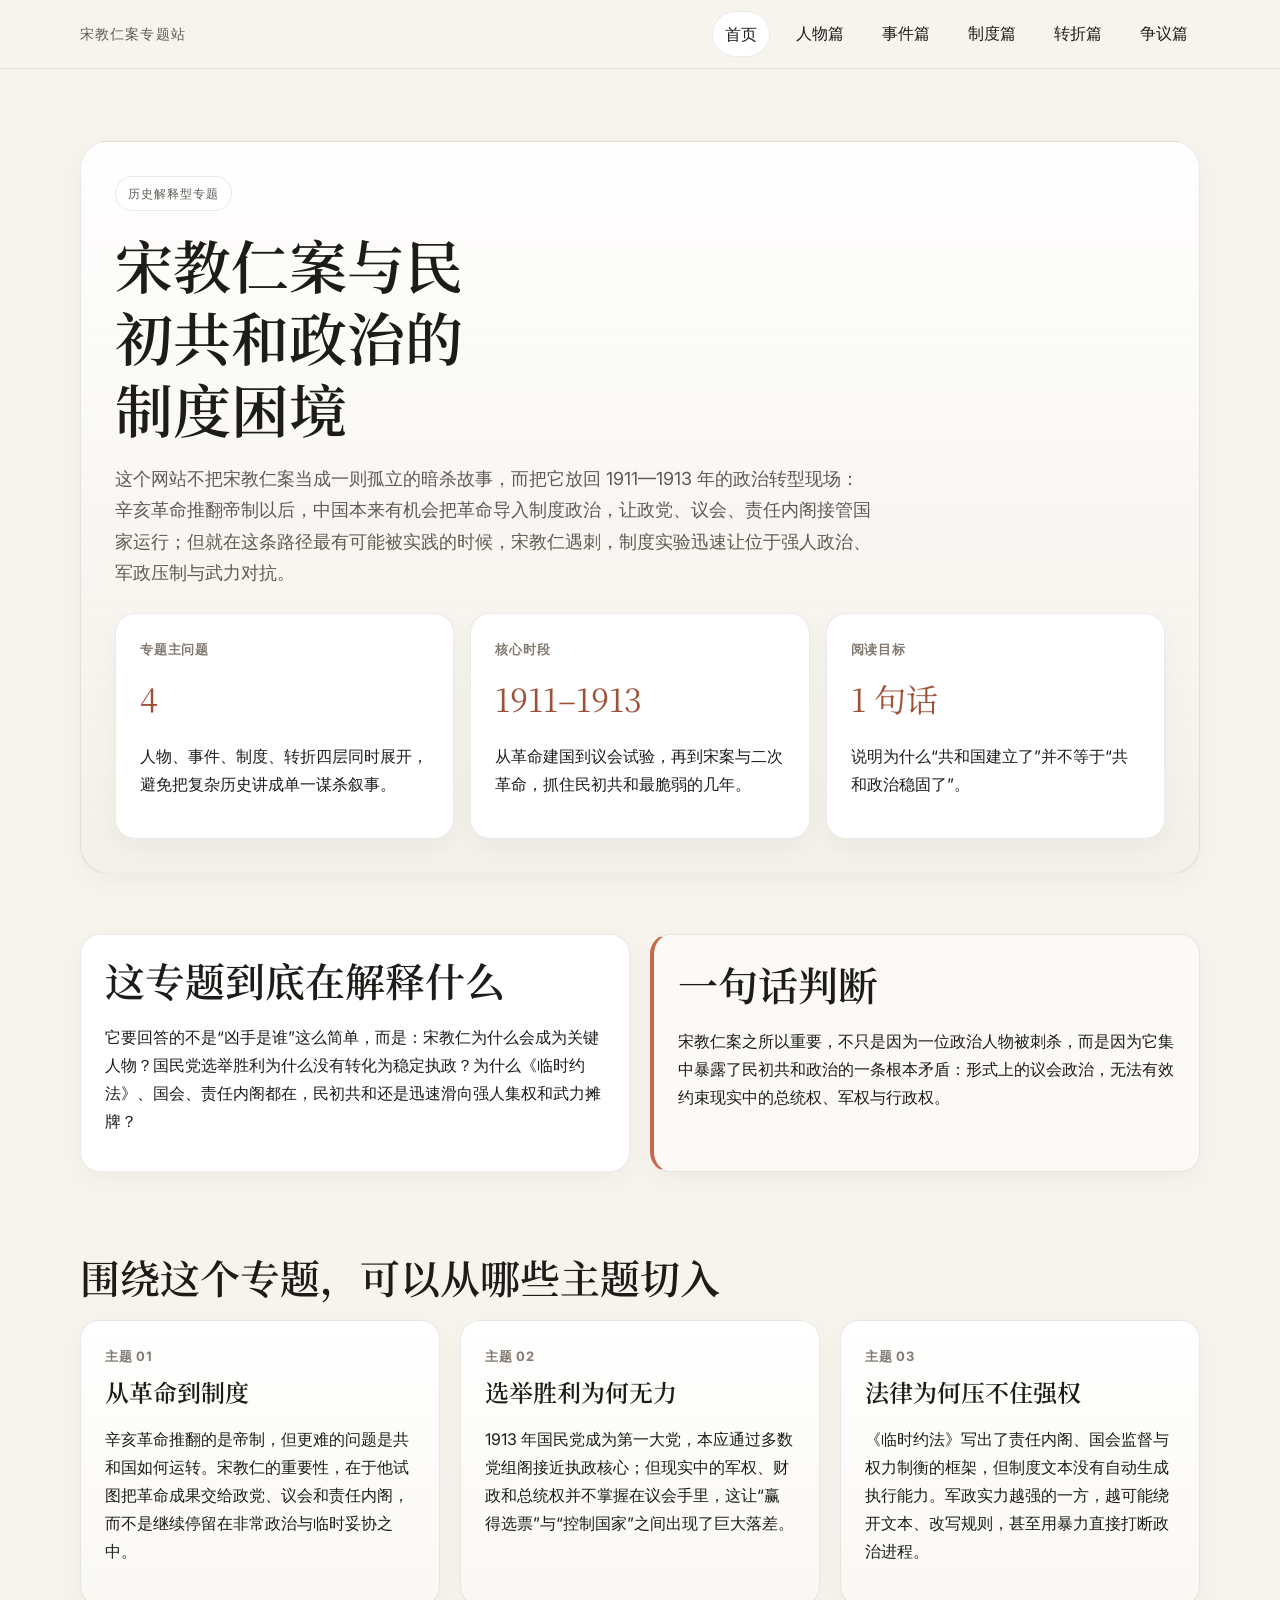
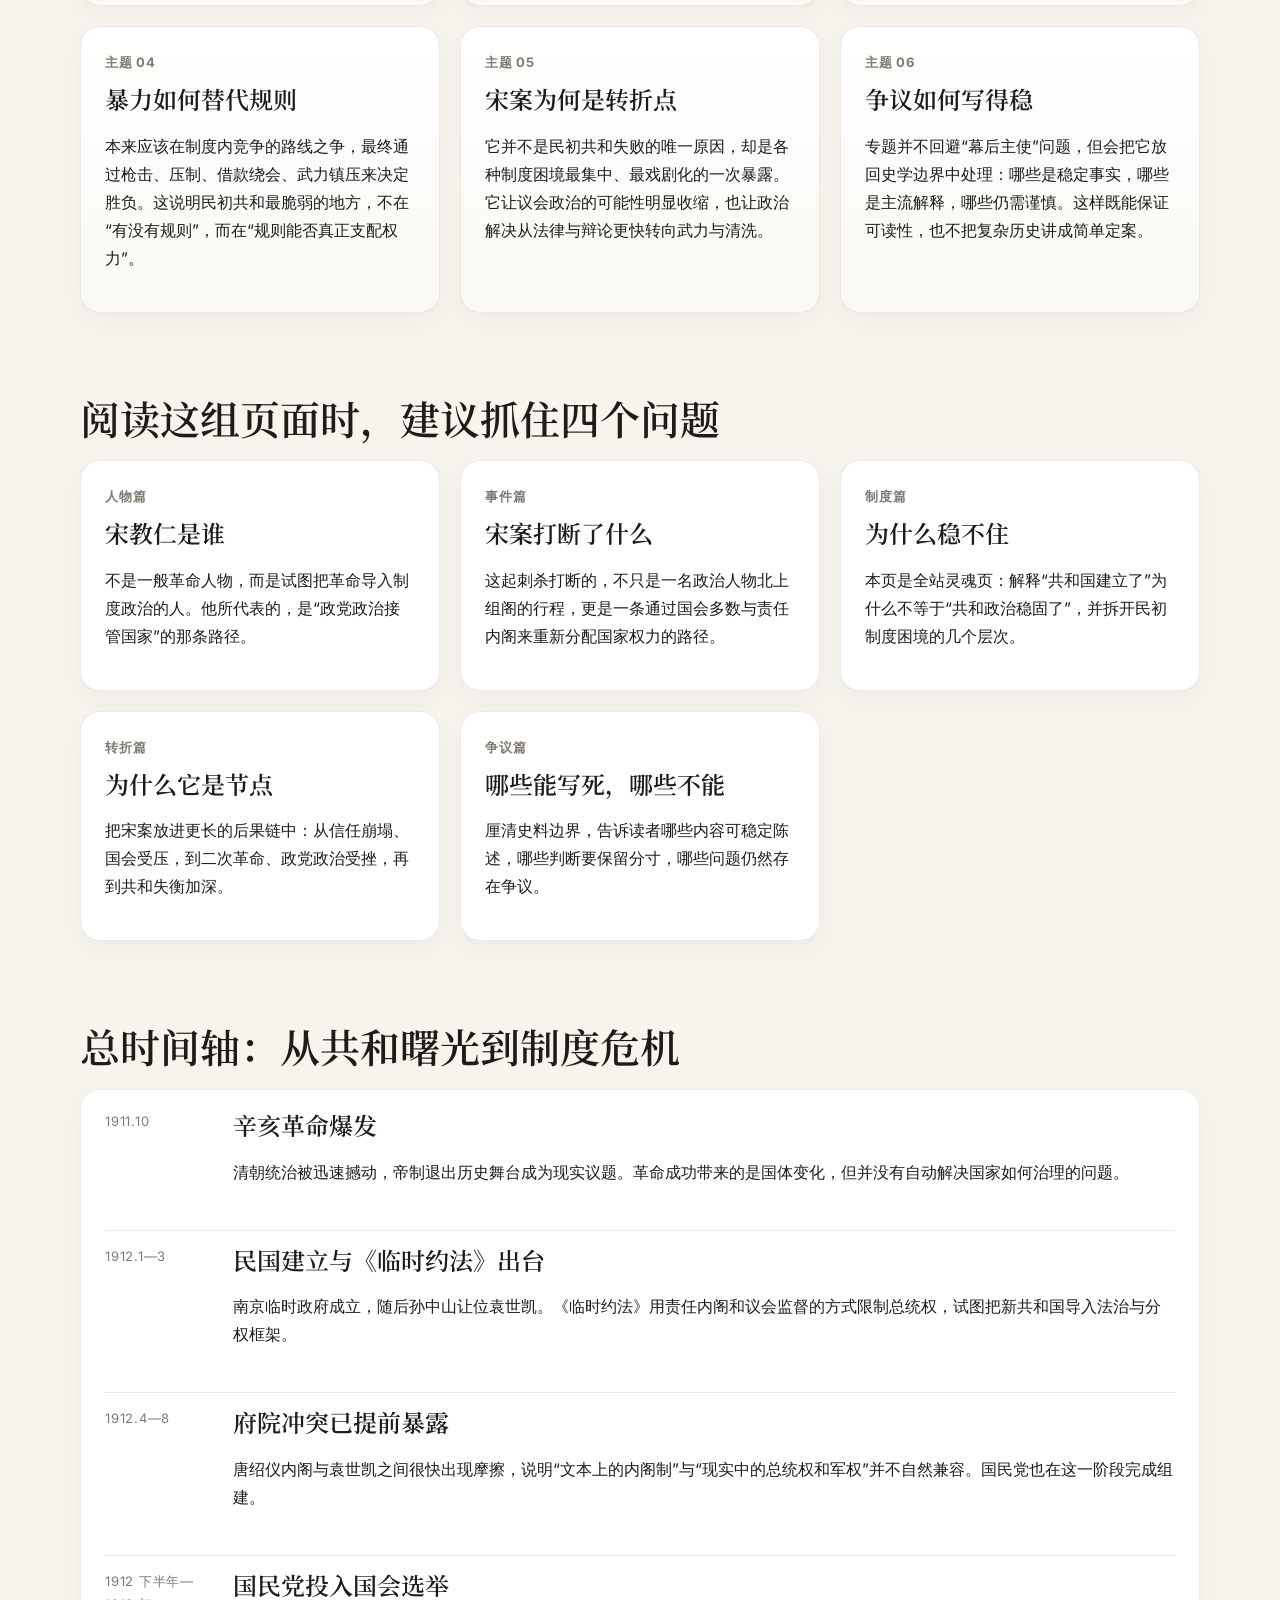
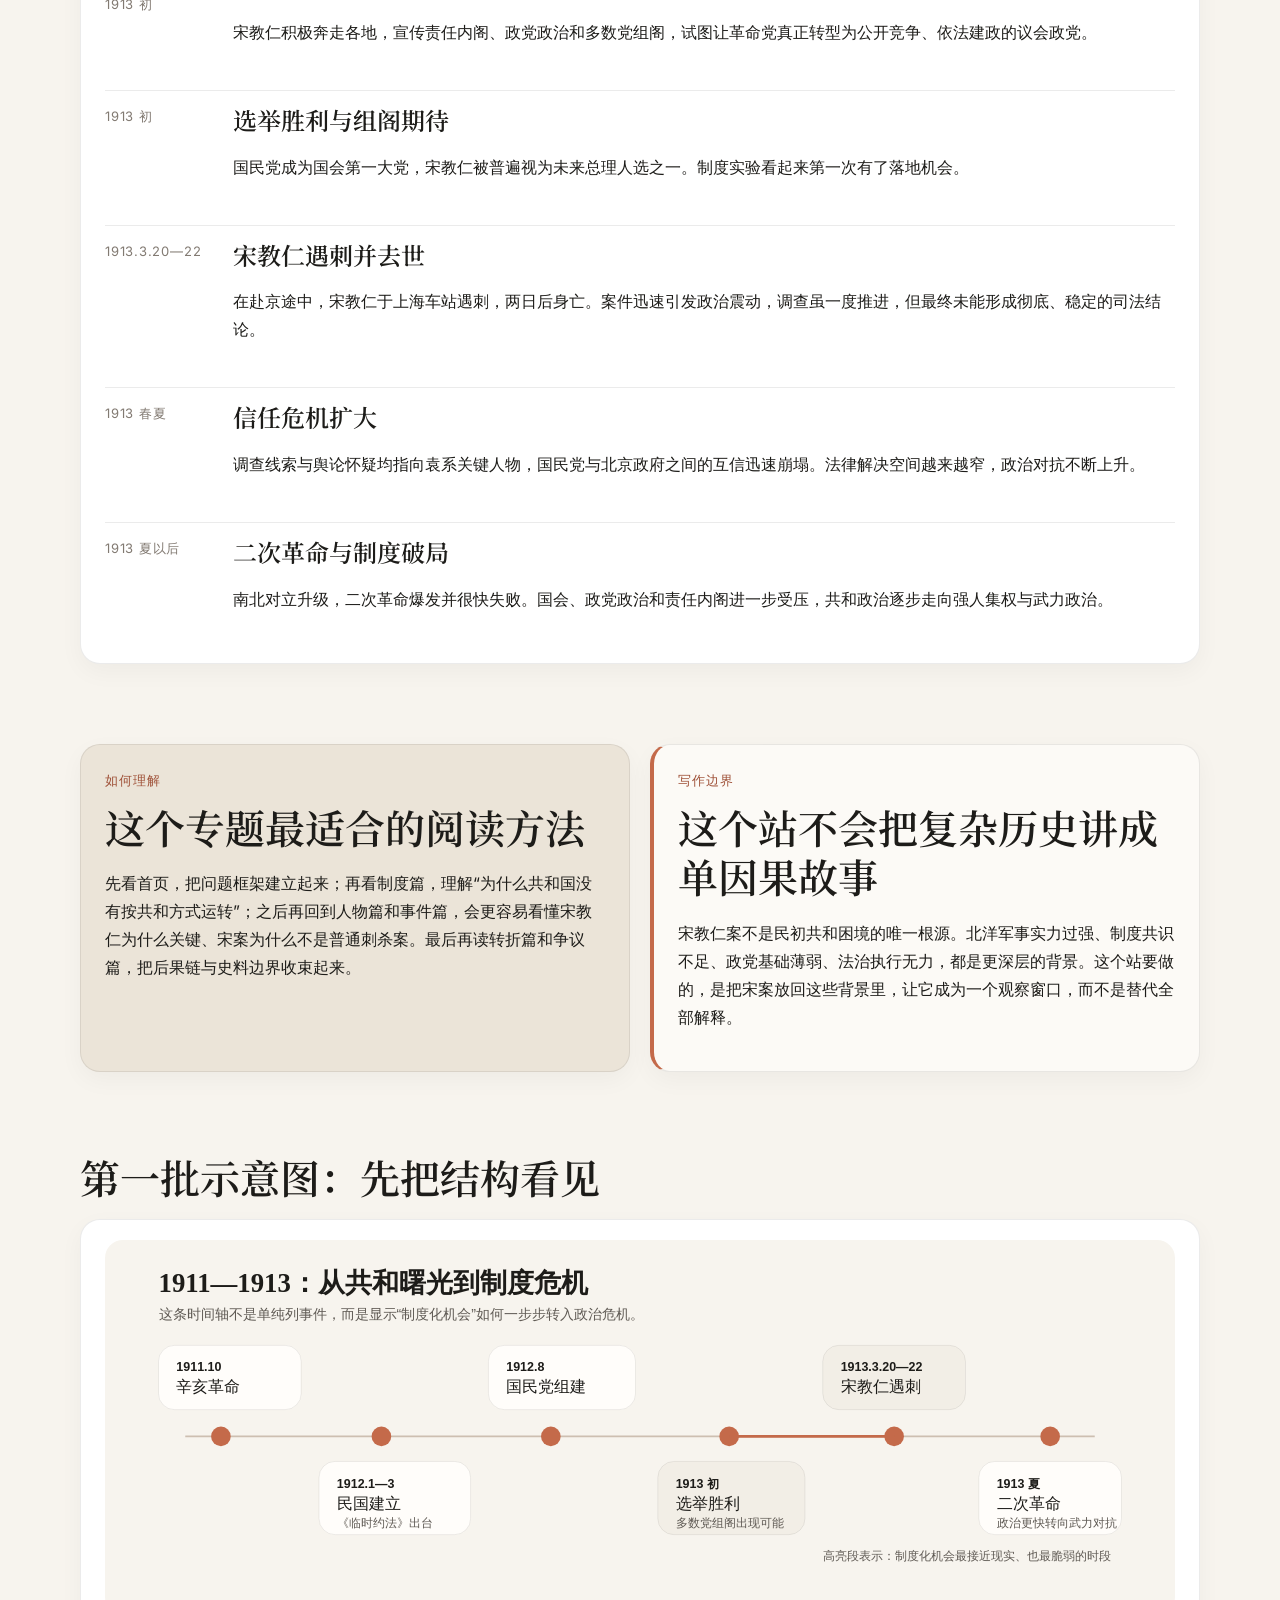
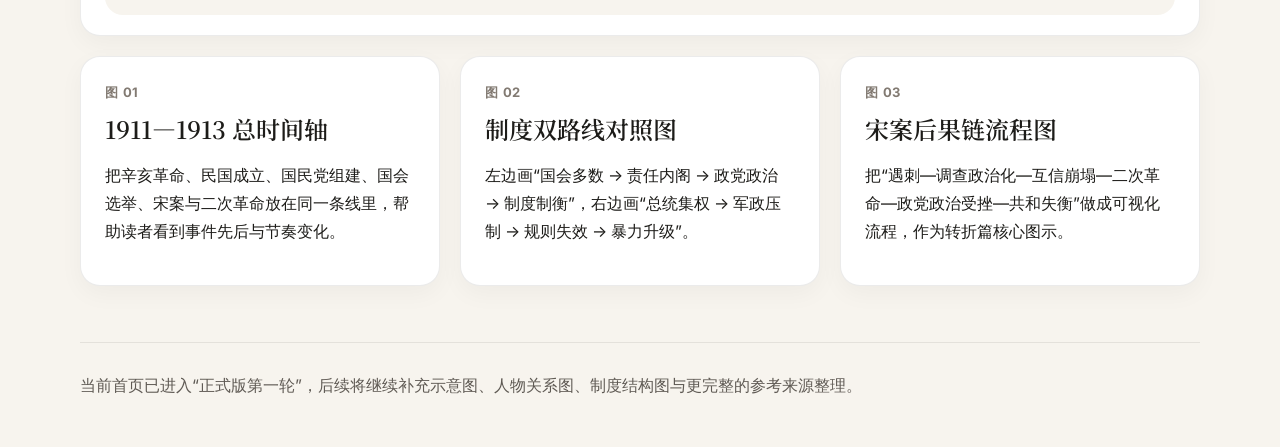
==== index.html @ c225a69d "feat: build first version of song jiaoren history site" ====
<!doctype html>
<html lang="zh-CN">
<head>
  <meta charset="UTF-8" />
  <meta name="viewport" content="width=device-width, initial-scale=1.0" />
  <title>宋教仁案专题站</title>
  <link rel="preconnect" href="https://fonts.googleapis.com">
  <link rel="preconnect" href="https://fonts.gstatic.com" crossorigin>
  <link href="https://fonts.googleapis.com/css2?family=Inter:wght@400;500;600;700&family=Noto+Serif+SC:wght@500;600;700&display=swap" rel="stylesheet">
  <link rel="stylesheet" href="assets/css/main.css" />
</head>
<body>
  <header class="site-header"><div class="nav-wrap"><div class="brand">宋教仁案专题站</div><nav class="nav-links"><a data-nav href="index.html">首页</a><a data-nav href="pages/person.html">人物篇</a><a data-nav href="pages/case.html">事件篇</a><a data-nav href="pages/system.html">制度篇</a><a data-nav href="pages/turning-point.html">转折篇</a><a data-nav href="pages/debate.html">争议篇</a></nav></div></header>

  <section class="hero">
    <div class="hero-shell">
      <span class="eyebrow">历史解释型专题</span>
      <h1>宋教仁案与民初共和政治的制度困境</h1>
      <p class="lead">这个网站不把宋教仁案当成一则孤立的暗杀故事，而把它放回 1911—1913 年的政治转型现场：辛亥革命推翻帝制以后，中国本来有机会把革命导入制度政治，让政党、议会、责任内阁接管国家运行；但就在这条路径最有可能被实践的时候，宋教仁遇刺，制度实验迅速让位于强人政治、军政压制与武力对抗。</p>
      <div class="hero-meta">
        <div class="metric"><strong>专题主问题</strong><div class="big-number">4</div><p>人物、事件、制度、转折四层同时展开，避免把复杂历史讲成单一谋杀叙事。</p></div>
        <div class="metric"><strong>核心时段</strong><div class="big-number">1911–1913</div><p>从革命建国到议会试验，再到宋案与二次革命，抓住民初共和最脆弱的几年。</p></div>
        <div class="metric"><strong>阅读目标</strong><div class="big-number">1 句话</div><p>说明为什么“共和国建立了”并不等于“共和政治稳固了”。</p></div>
      </div>
    </div>
  </section>

  <section class="content-section">
    <div class="grid-2">
      <div class="timeline">
        <h2>这专题到底在解释什么</h2>
        <p>它要回答的不是“凶手是谁”这么简单，而是：宋教仁为什么会成为关键人物？国民党选举胜利为什么没有转化为稳定执政？为什么《临时约法》、国会、责任内阁都在，民初共和还是迅速滑向强人集权和武力摊牌？</p>
      </div>
      <div class="quote-box">
        <h2>一句话判断</h2>
        <p>宋教仁案之所以重要，不只是因为一位政治人物被刺杀，而是因为它集中暴露了民初共和政治的一条根本矛盾：形式上的议会政治，无法有效约束现实中的总统权、军权与行政权。</p>
      </div>
    </div>
  </section>

  <section class="content-section">
    <h2>围绕这个专题，可以从哪些主题切入</h2>
    <div class="grid-3">
      <div class="theme-card"><strong>主题 01</strong><h3>从革命到制度</h3><p>辛亥革命推翻的是帝制，但更难的问题是共和国如何运转。宋教仁的重要性，在于他试图把革命成果交给政党、议会和责任内阁，而不是继续停留在非常政治与临时妥协之中。</p></div>
      <div class="theme-card"><strong>主题 02</strong><h3>选举胜利为何无力</h3><p>1913 年国民党成为第一大党，本应通过多数党组阁接近执政核心；但现实中的军权、财政和总统权并不掌握在议会手里，这让“赢得选票”与“控制国家”之间出现了巨大落差。</p></div>
      <div class="theme-card"><strong>主题 03</strong><h3>法律为何压不住强权</h3><p>《临时约法》写出了责任内阁、国会监督与权力制衡的框架，但制度文本没有自动生成执行能力。军政实力越强的一方，越可能绕开文本、改写规则，甚至用暴力直接打断政治进程。</p></div>
      <div class="theme-card"><strong>主题 04</strong><h3>暴力如何替代规则</h3><p>本来应该在制度内竞争的路线之争，最终通过枪击、压制、借款绕会、武力镇压来决定胜负。这说明民初共和最脆弱的地方，不在“有没有规则”，而在“规则能否真正支配权力”。</p></div>
      <div class="theme-card"><strong>主题 05</strong><h3>宋案为何是转折点</h3><p>它并不是民初共和失败的唯一原因，却是各种制度困境最集中、最戏剧化的一次暴露。它让议会政治的可能性明显收缩，也让政治解决从法律与辩论更快转向武力与清洗。</p></div>
      <div class="theme-card"><strong>主题 06</strong><h3>争议如何写得稳</h3><p>专题并不回避“幕后主使”问题，但会把它放回史学边界中处理：哪些是稳定事实，哪些是主流解释，哪些仍需谨慎。这样既能保证可读性，也不把复杂历史讲成简单定案。</p></div>
    </div>
  </section>

  <section class="content-section">
    <h2>阅读这组页面时，建议抓住四个问题</h2>
    <div class="card-grid">
      <a class="card" href="pages/person.html"><strong>人物篇</strong><h3>宋教仁是谁</h3><p>不是一般革命人物，而是试图把革命导入制度政治的人。他所代表的，是“政党政治接管国家”的那条路径。</p></a>
      <a class="card" href="pages/case.html"><strong>事件篇</strong><h3>宋案打断了什么</h3><p>这起刺杀打断的，不只是一名政治人物北上组阁的行程，更是一条通过国会多数与责任内阁来重新分配国家权力的路径。</p></a>
      <a class="card" href="pages/system.html"><strong>制度篇</strong><h3>为什么稳不住</h3><p>本页是全站灵魂页：解释“共和国建立了”为什么不等于“共和政治稳固了”，并拆开民初制度困境的几个层次。</p></a>
      <a class="card" href="pages/turning-point.html"><strong>转折篇</strong><h3>为什么它是节点</h3><p>把宋案放进更长的后果链中：从信任崩塌、国会受压，到二次革命、政党政治受挫，再到共和失衡加深。</p></a>
      <a class="card" href="pages/debate.html"><strong>争议篇</strong><h3>哪些能写死，哪些不能</h3><p>厘清史料边界，告诉读者哪些内容可稳定陈述，哪些判断要保留分寸，哪些问题仍然存在争议。</p></a>
    </div>
  </section>

  <section class="content-section">
    <h2>总时间轴：从共和曙光到制度危机</h2>
    <div class="timeline">
      <div class="timeline-list">
        <div class="timeline-item"><div class="date">1911.10</div><div><h3>辛亥革命爆发</h3><p>清朝统治被迅速撼动，帝制退出历史舞台成为现实议题。革命成功带来的是国体变化，但并没有自动解决国家如何治理的问题。</p></div></div>
        <div class="timeline-item"><div class="date">1912.1—3</div><div><h3>民国建立与《临时约法》出台</h3><p>南京临时政府成立，随后孙中山让位袁世凯。《临时约法》用责任内阁和议会监督的方式限制总统权，试图把新共和国导入法治与分权框架。</p></div></div>
        <div class="timeline-item"><div class="date">1912.4—8</div><div><h3>府院冲突已提前暴露</h3><p>唐绍仪内阁与袁世凯之间很快出现摩擦，说明“文本上的内阁制”与“现实中的总统权和军权”并不自然兼容。国民党也在这一阶段完成组建。</p></div></div>
        <div class="timeline-item"><div class="date">1912 下半年—1913 初</div><div><h3>国民党投入国会选举</h3><p>宋教仁积极奔走各地，宣传责任内阁、政党政治和多数党组阁，试图让革命党真正转型为公开竞争、依法建政的议会政党。</p></div></div>
        <div class="timeline-item"><div class="date">1913 初</div><div><h3>选举胜利与组阁期待</h3><p>国民党成为国会第一大党，宋教仁被普遍视为未来总理人选之一。制度实验看起来第一次有了落地机会。</p></div></div>
        <div class="timeline-item"><div class="date">1913.3.20—22</div><div><h3>宋教仁遇刺并去世</h3><p>在赴京途中，宋教仁于上海车站遇刺，两日后身亡。案件迅速引发政治震动，调查虽一度推进，但最终未能形成彻底、稳定的司法结论。</p></div></div>
        <div class="timeline-item"><div class="date">1913 春夏</div><div><h3>信任危机扩大</h3><p>调查线索与舆论怀疑均指向袁系关键人物，国民党与北京政府之间的互信迅速崩塌。法律解决空间越来越窄，政治对抗不断上升。</p></div></div>
        <div class="timeline-item"><div class="date">1913 夏以后</div><div><h3>二次革命与制度破局</h3><p>南北对立升级，二次革命爆发并很快失败。国会、政党政治和责任内阁进一步受压，共和政治逐步走向强人集权与武力政治。</p></div></div>
      </div>
    </div>
  </section>

  <section class="content-section">
    <div class="grid-2">
      <div class="section-note">
        <div class="kicker">如何理解</div>
        <h2>这个专题最适合的阅读方法</h2>
        <p>先看首页，把问题框架建立起来；再看制度篇，理解“为什么共和国没有按共和方式运转”；之后再回到人物篇和事件篇，会更容易看懂宋教仁为什么关键、宋案为什么不是普通刺杀案。最后再读转折篇和争议篇，把后果链与史料边界收束起来。</p>
      </div>
      <div class="quote-box">
        <div class="kicker">写作边界</div>
        <h2>这个站不会把复杂历史讲成单因果故事</h2>
        <p>宋教仁案不是民初共和困境的唯一根源。北洋军事实力过强、制度共识不足、政党基础薄弱、法治执行无力，都是更深层的背景。这个站要做的，是把宋案放回这些背景里，让它成为一个观察窗口，而不是替代全部解释。</p>
      </div>
    </div>
  </section>

  <section class="content-section">
    <h2>第一批示意图：先把结构看见</h2>
    <div class="timeline">
      <img src="assets/svg/index-timeline.svg" alt="1911—1913：从共和曙光到制度危机的时间轴示意图" style="width:100%;height:auto;border-radius:18px;display:block;" />
    </div>
    <div class="grid-3" style="margin-top:20px;">
      <div class="card"><strong>图 01</strong><h3>1911—1913 总时间轴</h3><p>把辛亥革命、民国成立、国民党组建、国会选举、宋案与二次革命放在同一条线里，帮助读者看到事件先后与节奏变化。</p></div>
      <div class="card"><strong>图 02</strong><h3>制度双路线对照图</h3><p>左边画“国会多数 → 责任内阁 → 政党政治 → 制度制衡”，右边画“总统集权 → 军政压制 → 规则失效 → 暴力升级”。</p></div>
      <div class="card"><strong>图 03</strong><h3>宋案后果链流程图</h3><p>把“遇刺—调查政治化—互信崩塌—二次革命—政党政治受挫—共和失衡”做成可视化流程，作为转折篇核心图示。</p></div>
    </div>
  </section>

  <footer><div class="footer-wrap">当前首页已进入“正式版第一轮”，后续将继续补充示意图、人物关系图、制度结构图与更完整的参考来源整理。</div></footer>
  <script src="assets/js/app.js"></script>
</body>
</html>
---- assets/css/main.css ----
:root {
  --bg: #f7f4ee;
  --surface: #ffffff;
  --surface-alt: #f2eee6;
  --surface-ink: #ebe4d8;
  --text: #1d1c19;
  --muted: #5f5a54;
  --soft: #827a72;
  --border: rgba(0,0,0,0.08);
  --accent: #c46a4a;
  --accent-deep: #9f5138;
  --link: #2f6ea6;
  --max-width: 1120px;
  --shadow: 0 8px 24px rgba(0,0,0,0.04);
}

* { box-sizing: border-box; }
html { scroll-behavior: smooth; }
body {
  margin: 0;
  font-family: Inter, -apple-system, BlinkMacSystemFont, 'Segoe UI', sans-serif;
  color: var(--text);
  background: var(--bg);
  line-height: 1.75;
}

a { color: var(--link); text-decoration: none; }
a:hover { text-decoration: underline; }

.site-header {
  position: sticky;
  top: 0;
  z-index: 50;
  background: rgba(247, 244, 238, 0.88);
  backdrop-filter: blur(12px);
  border-bottom: 1px solid var(--border);
}

.nav-wrap,
.page-wrap,
.footer-wrap {
  width: min(var(--max-width), calc(100% - 32px));
  margin: 0 auto;
}

.nav-wrap {
  display: flex;
  align-items: center;
  justify-content: space-between;
  min-height: 68px;
  gap: 24px;
}

.brand {
  font-size: 14px;
  letter-spacing: 0.08em;
  text-transform: uppercase;
  color: var(--muted);
}

.nav-links {
  display: flex;
  flex-wrap: wrap;
  gap: 14px;
}

.nav-links a {
  padding: 8px 12px;
  border-radius: 999px;
  color: var(--text);
}

.nav-links a[aria-current="page"],
.nav-links a:hover {
  background: var(--surface);
  border: 1px solid var(--border);
  text-decoration: none;
}

.hero, .content-section, .page-intro, .page-grid {
  width: min(var(--max-width), calc(100% - 32px));
  margin: 0 auto;
}

.hero {
  padding: 72px 0 36px;
}

.hero-shell {
  padding: 34px;
  border: 1px solid var(--border);
  border-radius: 28px;
  background: linear-gradient(180deg, rgba(255,255,255,0.92), rgba(242,238,230,0.72));
  box-shadow: var(--shadow);
}

.eyebrow {
  display: inline-block;
  margin-bottom: 18px;
  padding: 6px 12px;
  border: 1px solid var(--border);
  border-radius: 999px;
  font-size: 12px;
  letter-spacing: 0.08em;
  text-transform: uppercase;
  color: var(--muted);
  background: var(--surface);
}

h1, h2, h3, h4 {
  font-family: 'Noto Serif SC', 'Source Han Serif SC', 'Songti SC', serif;
  line-height: 1.24;
  margin: 0 0 18px;
  font-weight: 600;
}

h1 { font-size: clamp(34px, 5vw, 58px); max-width: 11ch; }
h2 { font-size: clamp(28px, 4vw, 40px); }
h3 { font-size: 24px; }
h4 { font-size: 20px; }

.lead {
  max-width: 760px;
  color: var(--muted);
  font-size: 18px;
}

.grid-2, .grid-3, .grid-4, .card-grid {
  display: grid;
  gap: 20px;
}
.grid-2 { grid-template-columns: repeat(2, minmax(0, 1fr)); }
.grid-3, .card-grid { grid-template-columns: repeat(3, minmax(0, 1fr)); }
.grid-4 { grid-template-columns: repeat(4, minmax(0, 1fr)); }

.card, .timeline, .article, .sidebar-box, .metric, .theme-card, .quote-box, .section-note {
  background: var(--surface);
  border: 1px solid var(--border);
  border-radius: 20px;
  box-shadow: var(--shadow);
}

.card, .sidebar-box, .metric, .theme-card, .quote-box, .section-note { padding: 24px; }
.timeline { padding: 20px 24px; }
.content-section { padding: 24px 0 56px; }
.page-intro { padding: 56px 0 24px; }
.page-grid {
  display: grid;
  grid-template-columns: minmax(0, 1fr) 280px;
  gap: 24px;
  padding-bottom: 72px;
}
.article { padding: 32px; }
.article p { margin: 0 0 18px; }
.article ul, .article ol { margin: 0 0 20px 1.3em; }
.article li + li { margin-top: 8px; }
.article section + section { margin-top: 42px; }
.sidebar-box { position: sticky; top: 96px; }
.sidebar-box ul { margin: 12px 0 0; padding-left: 18px; }
.sidebar-box li + li { margin-top: 10px; }

.hero-meta {
  margin-top: 24px;
  display: grid;
  grid-template-columns: repeat(3, minmax(0,1fr));
  gap: 16px;
}

.metric strong,
.theme-card strong,
.card strong {
  display: block;
  margin-bottom: 10px;
  font-size: 13px;
  letter-spacing: 0.06em;
  text-transform: uppercase;
  color: var(--soft);
}

.metric .big-number {
  font-size: 32px;
  color: var(--accent-deep);
  margin-bottom: 8px;
  font-family: 'Noto Serif SC', serif;
}

.card-grid a.card {
  color: inherit;
  transition: transform .16s ease, border-color .16s ease;
}
.card-grid a.card:hover {
  transform: translateY(-2px);
  border-color: rgba(196,106,74,.35);
  text-decoration: none;
}

.theme-card {
  background: linear-gradient(180deg, #fff, #faf8f3);
}

.timeline-list {
  display: grid;
  gap: 14px;
}
.timeline-item {
  display: grid;
  grid-template-columns: 110px minmax(0,1fr);
  gap: 18px;
  padding: 14px 0;
  border-top: 1px solid var(--border);
}
.timeline-item:first-child { border-top: 0; padding-top: 0; }
.timeline-item .date {
  font-size: 13px;
  letter-spacing: .06em;
  color: var(--soft);
  text-transform: uppercase;
}

.compare {
  display: grid;
  grid-template-columns: repeat(2, minmax(0,1fr));
  gap: 16px;
}
.compare .panel {
  padding: 18px;
  border-radius: 16px;
  background: var(--surface-alt);
  border: 1px solid var(--border);
}
.compare .panel ul { margin-bottom: 0; }

.kicker {
  color: var(--accent-deep);
  font-size: 13px;
  letter-spacing: .08em;
  text-transform: uppercase;
  margin-bottom: 10px;
}

.quote-box {
  border-left: 4px solid var(--accent);
  background: #fcfaf6;
}

.section-note {
  background: var(--surface-ink);
}

.tag-row {
  display: flex;
  flex-wrap: wrap;
  gap: 10px;
}
.tag {
  padding: 7px 12px;
  border-radius: 999px;
  border: 1px solid var(--border);
  background: var(--surface);
  color: var(--muted);
  font-size: 13px;
}

.footer-wrap {
  padding: 28px 0 48px;
  color: var(--muted);
  border-top: 1px solid var(--border);
}

@media (max-width: 900px) {
  .grid-2, .grid-3, .grid-4, .card-grid, .page-grid, .compare, .hero-meta {
    grid-template-columns: 1fr;
  }
  .timeline-item {
    grid-template-columns: 1fr;
    gap: 6px;
  }
  .sidebar-box { position: static; }
  .hero-shell, .article { padding: 24px; }
}
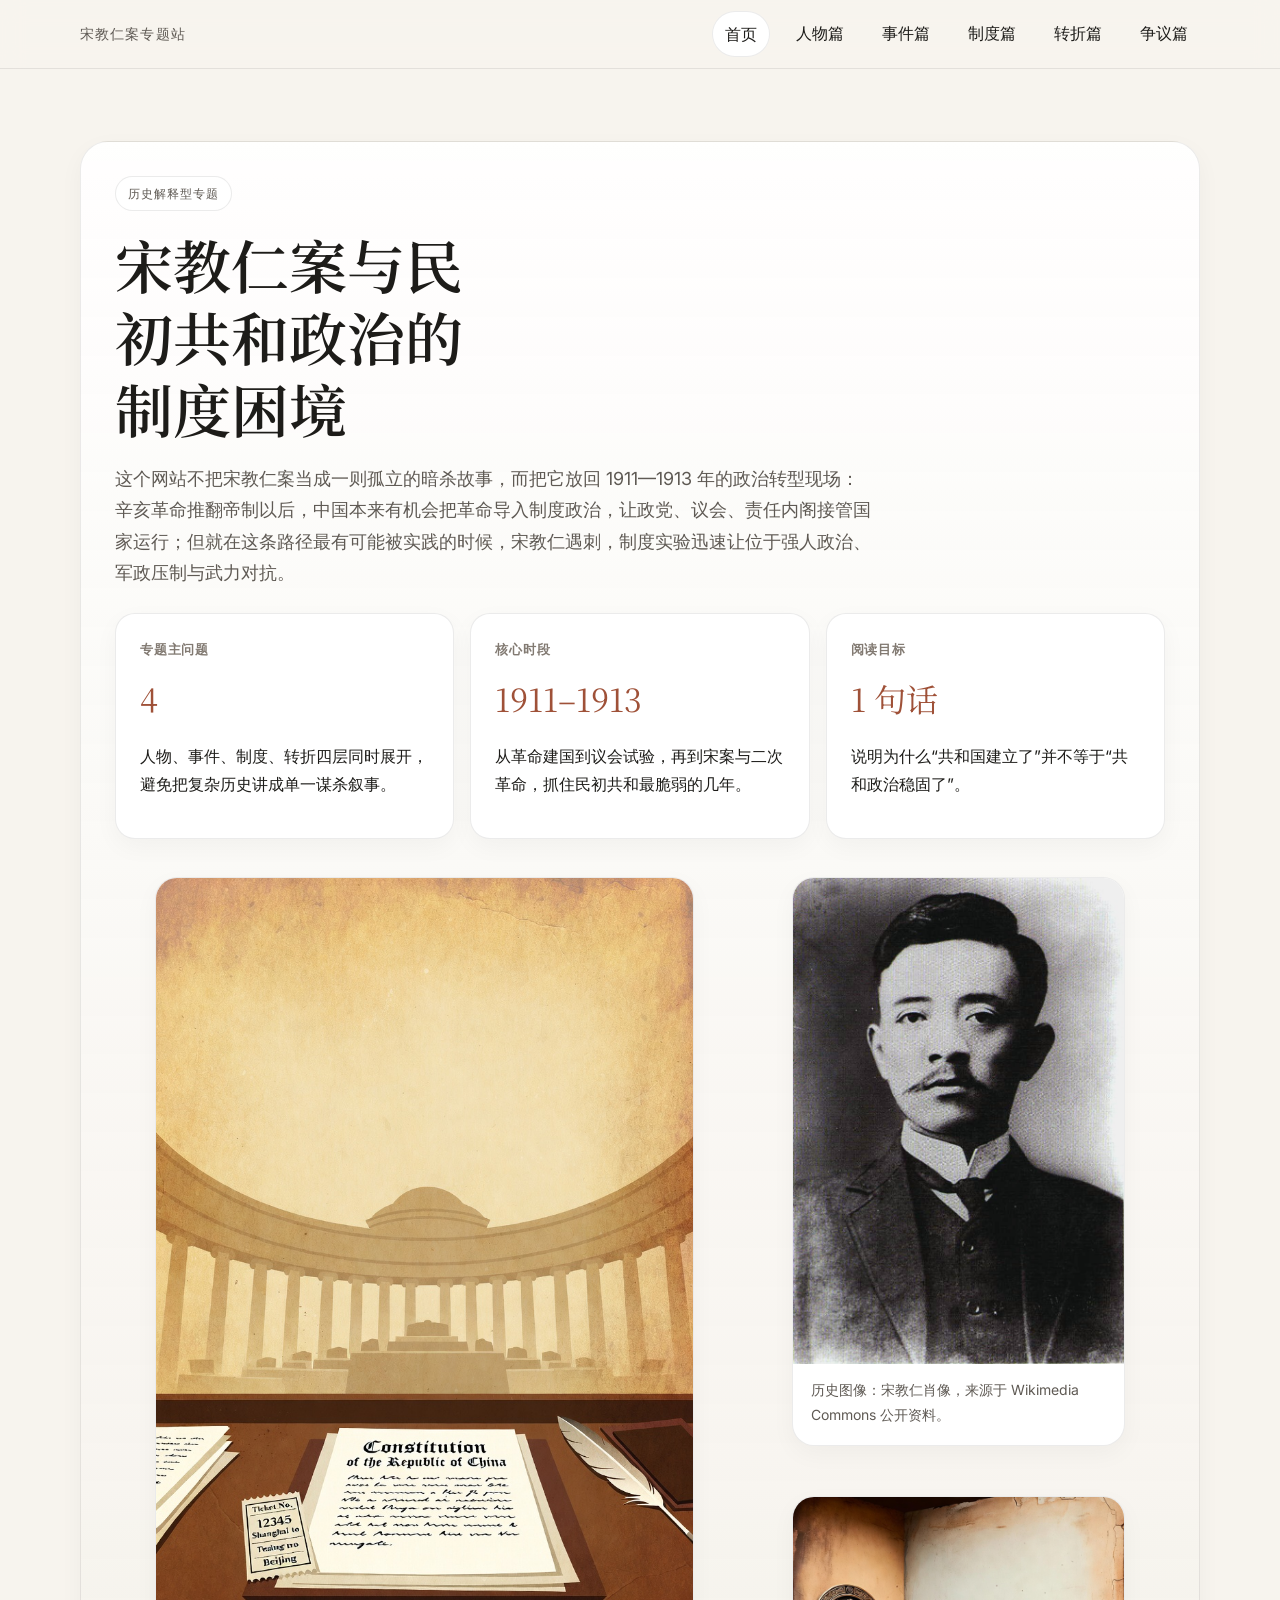
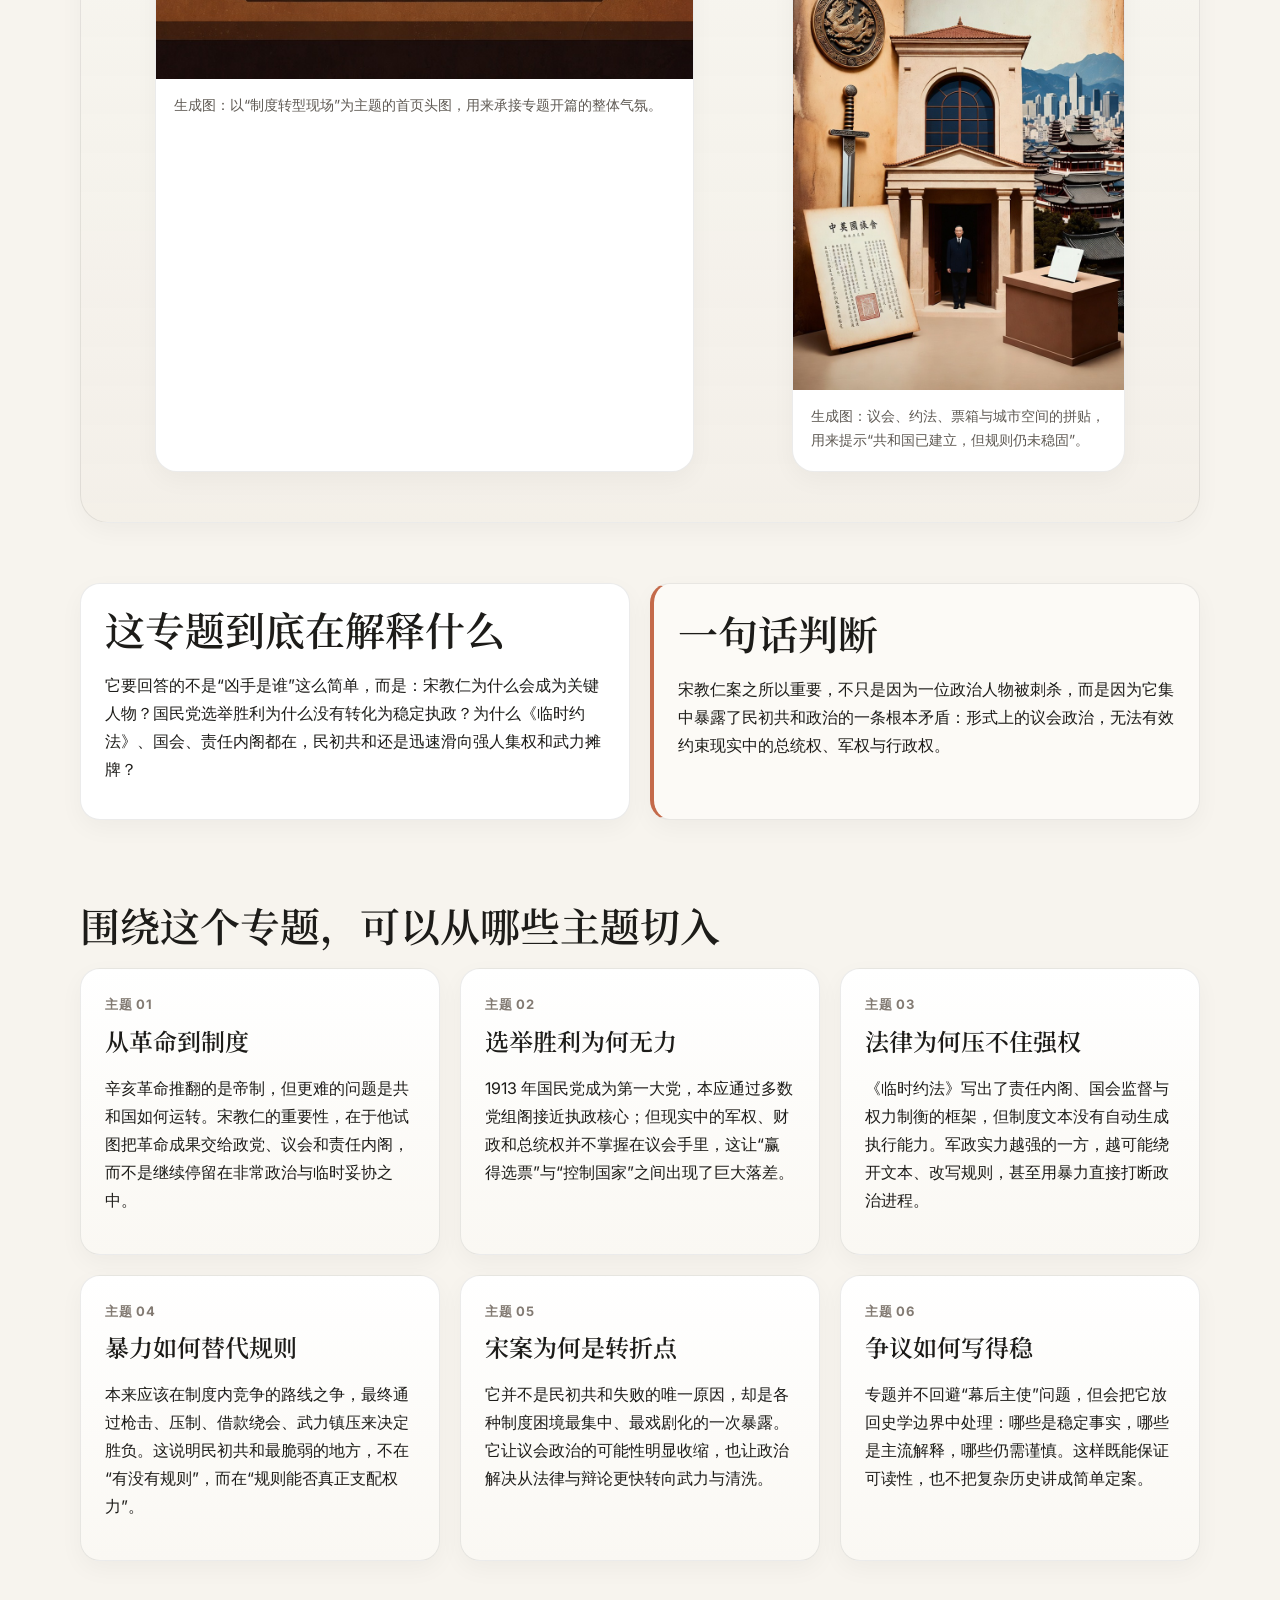
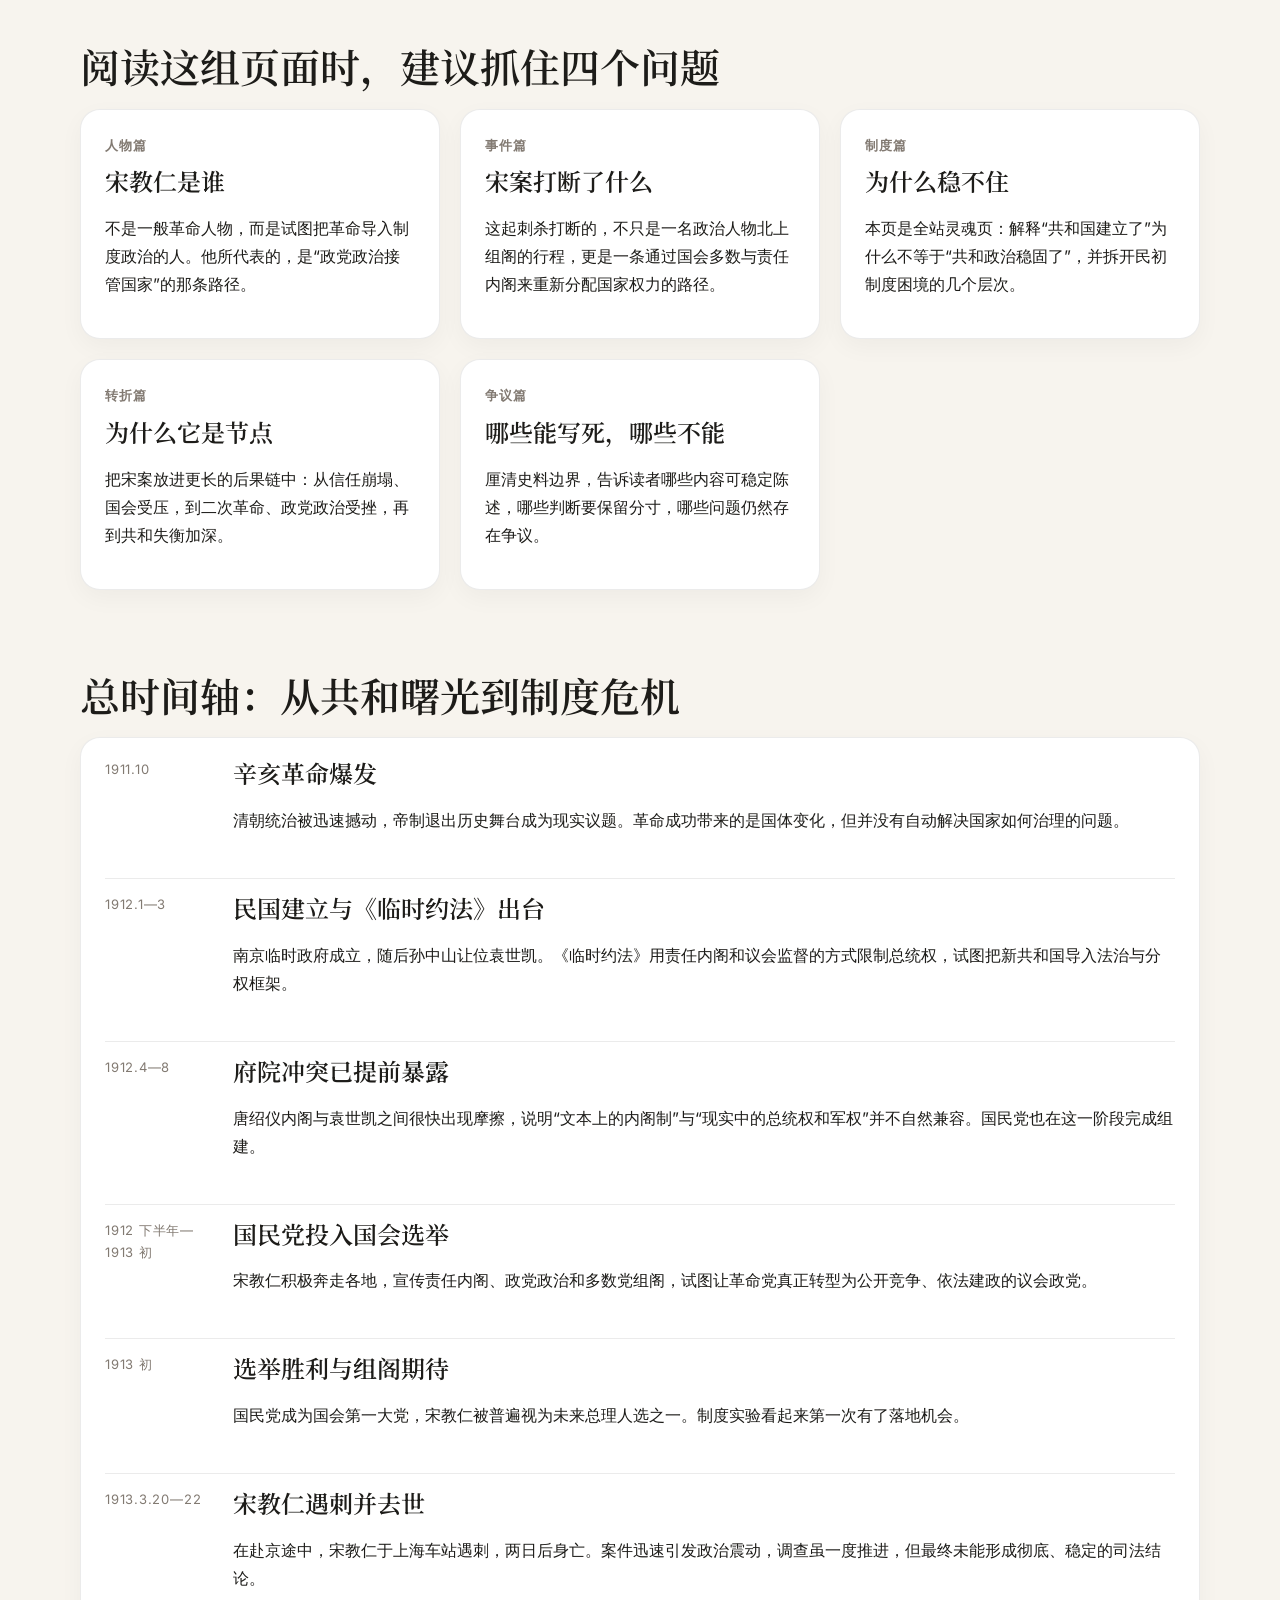
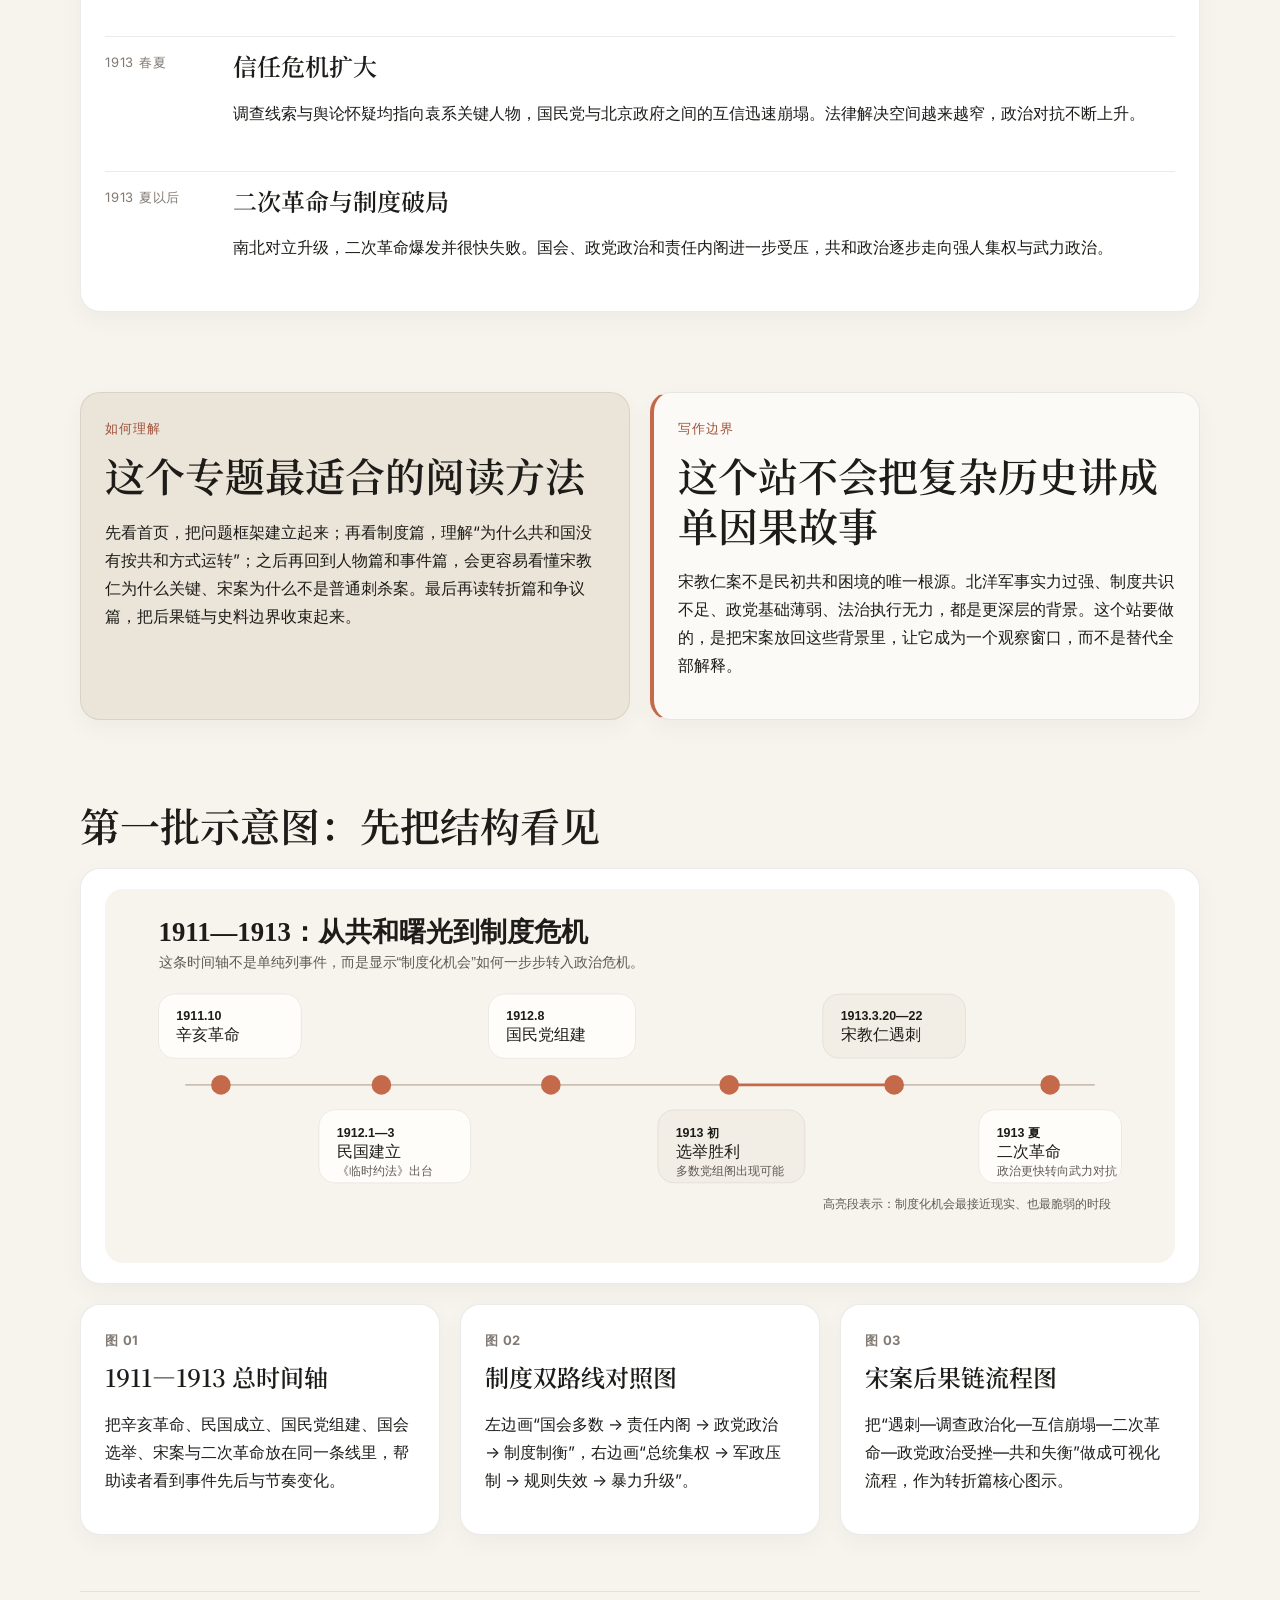
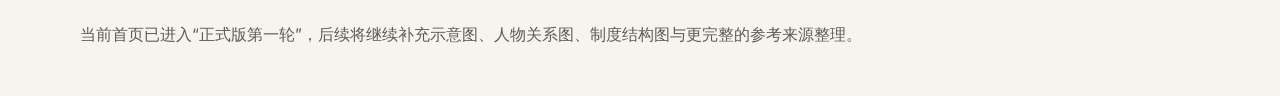
==== commit c5be99a0: "feat: add historical imagery and subtle motion to site" ====
--- a/index.html
+++ b/index.html
@@ -21,6 +21,22 @@
         <div class="metric"><strong>专题主问题</strong><div class="big-number">4</div><p>人物、事件、制度、转折四层同时展开，避免把复杂历史讲成单一谋杀叙事。</p></div>
         <div class="metric"><strong>核心时段</strong><div class="big-number">1911–1913</div><p>从革命建国到议会试验，再到宋案与二次革命，抓住民初共和最脆弱的几年。</p></div>
         <div class="metric"><strong>阅读目标</strong><div class="big-number">1 句话</div><p>说明为什么“共和国建立了”并不等于“共和政治稳固了”。</p></div>
+      </div>
+      <div class="media-grid">
+        <figure class="media-card animated-pulse animated-pan">
+          <img src="assets/media/hero-editorial-scene.jpg" alt="为专题站生成的民初制度转型主题头图：纸面文件、车票与议政空间的编辑风格插图" />
+          <figcaption class="caption">生成图：以“制度转型现场”为主题的首页头图，用来承接专题开篇的整体气氛。</figcaption>
+        </figure>
+        <div class="media-stack">
+          <figure class="media-card animated-float">
+            <img src="assets/media/song-jiaoren-portrait.jpg" alt="宋教仁肖像照片" />
+            <figcaption class="caption">历史图像：宋教仁肖像，来源于 Wikimedia Commons 公开资料。</figcaption>
+          </figure>
+          <figure class="media-card animated-float">
+            <img src="assets/media/republic-institutions-collage.jpg" alt="为专题站生成的民初议会、约法与制度元素拼贴插图" />
+            <figcaption class="caption">生成图：议会、约法、票箱与城市空间的拼贴，用来提示“共和国已建立，但规则仍未稳固”。</figcaption>
+          </figure>
+        </div>
       </div>
     </div>
   </section>
--- a/assets/css/main.css
+++ b/assets/css/main.css
@@ -261,6 +261,85 @@
   font-size: 13px;
 }
 
+.media-grid {
+  display: grid;
+  grid-template-columns: 1.2fr .8fr;
+  gap: 18px;
+  margin-top: 22px;
+}
+
+.media-stack {
+  display: grid;
+  gap: 18px;
+}
+
+.media-card,
+.figure-card {
+  background: var(--surface);
+  border: 1px solid var(--border);
+  border-radius: 22px;
+  overflow: hidden;
+  box-shadow: var(--shadow);
+}
+
+.media-card img,
+.figure-card img {
+  width: 100%;
+  display: block;
+  height: auto;
+}
+
+.media-card .caption,
+.figure-card .caption {
+  padding: 14px 18px 18px;
+  color: var(--muted);
+  font-size: 14px;
+}
+
+.animated-float {
+  animation: floatY 7s ease-in-out infinite;
+}
+
+.animated-pulse {
+  animation: pulseGlow 5s ease-in-out infinite;
+}
+
+.animated-pan img {
+  transform-origin: center center;
+  animation: slowPan 18s ease-in-out infinite alternate;
+}
+
+.timeline-item,
+.card,
+.theme-card,
+.metric {
+  transition: transform .2s ease, box-shadow .2s ease, border-color .2s ease;
+}
+
+.timeline-item:hover,
+.card:hover,
+.theme-card:hover,
+.metric:hover {
+  transform: translateY(-2px);
+  box-shadow: 0 12px 28px rgba(0,0,0,0.06);
+  border-color: rgba(196,106,74,.24);
+}
+
+@keyframes floatY {
+  0%, 100% { transform: translateY(0); }
+  50% { transform: translateY(-8px); }
+}
+
+@keyframes pulseGlow {
+  0%, 100% { box-shadow: 0 8px 24px rgba(0,0,0,0.04); }
+  50% { box-shadow: 0 16px 34px rgba(196,106,74,0.12); }
+}
+
+@keyframes slowPan {
+  0% { transform: scale(1.02) translateX(0); }
+  100% { transform: scale(1.08) translateX(-1.5%); }
+}
+
 .footer-wrap {
   padding: 28px 0 48px;
   color: var(--muted);
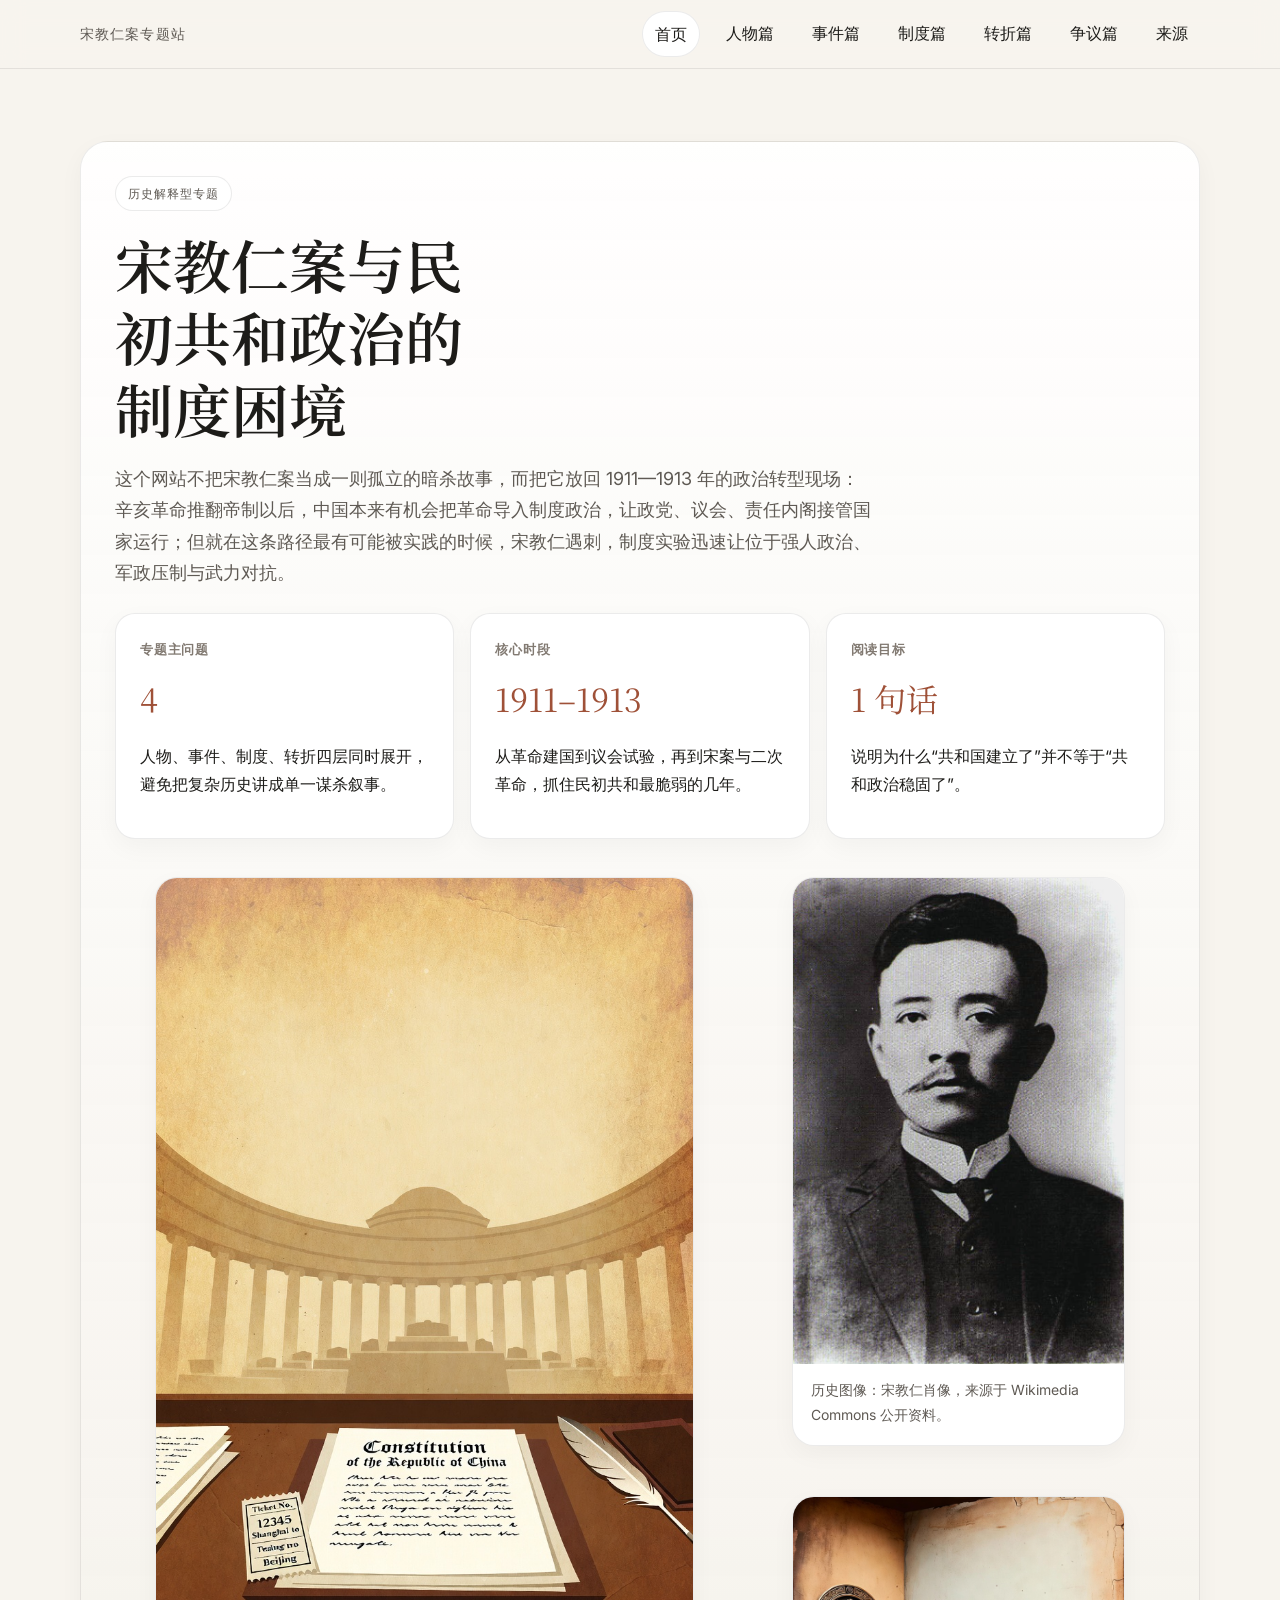
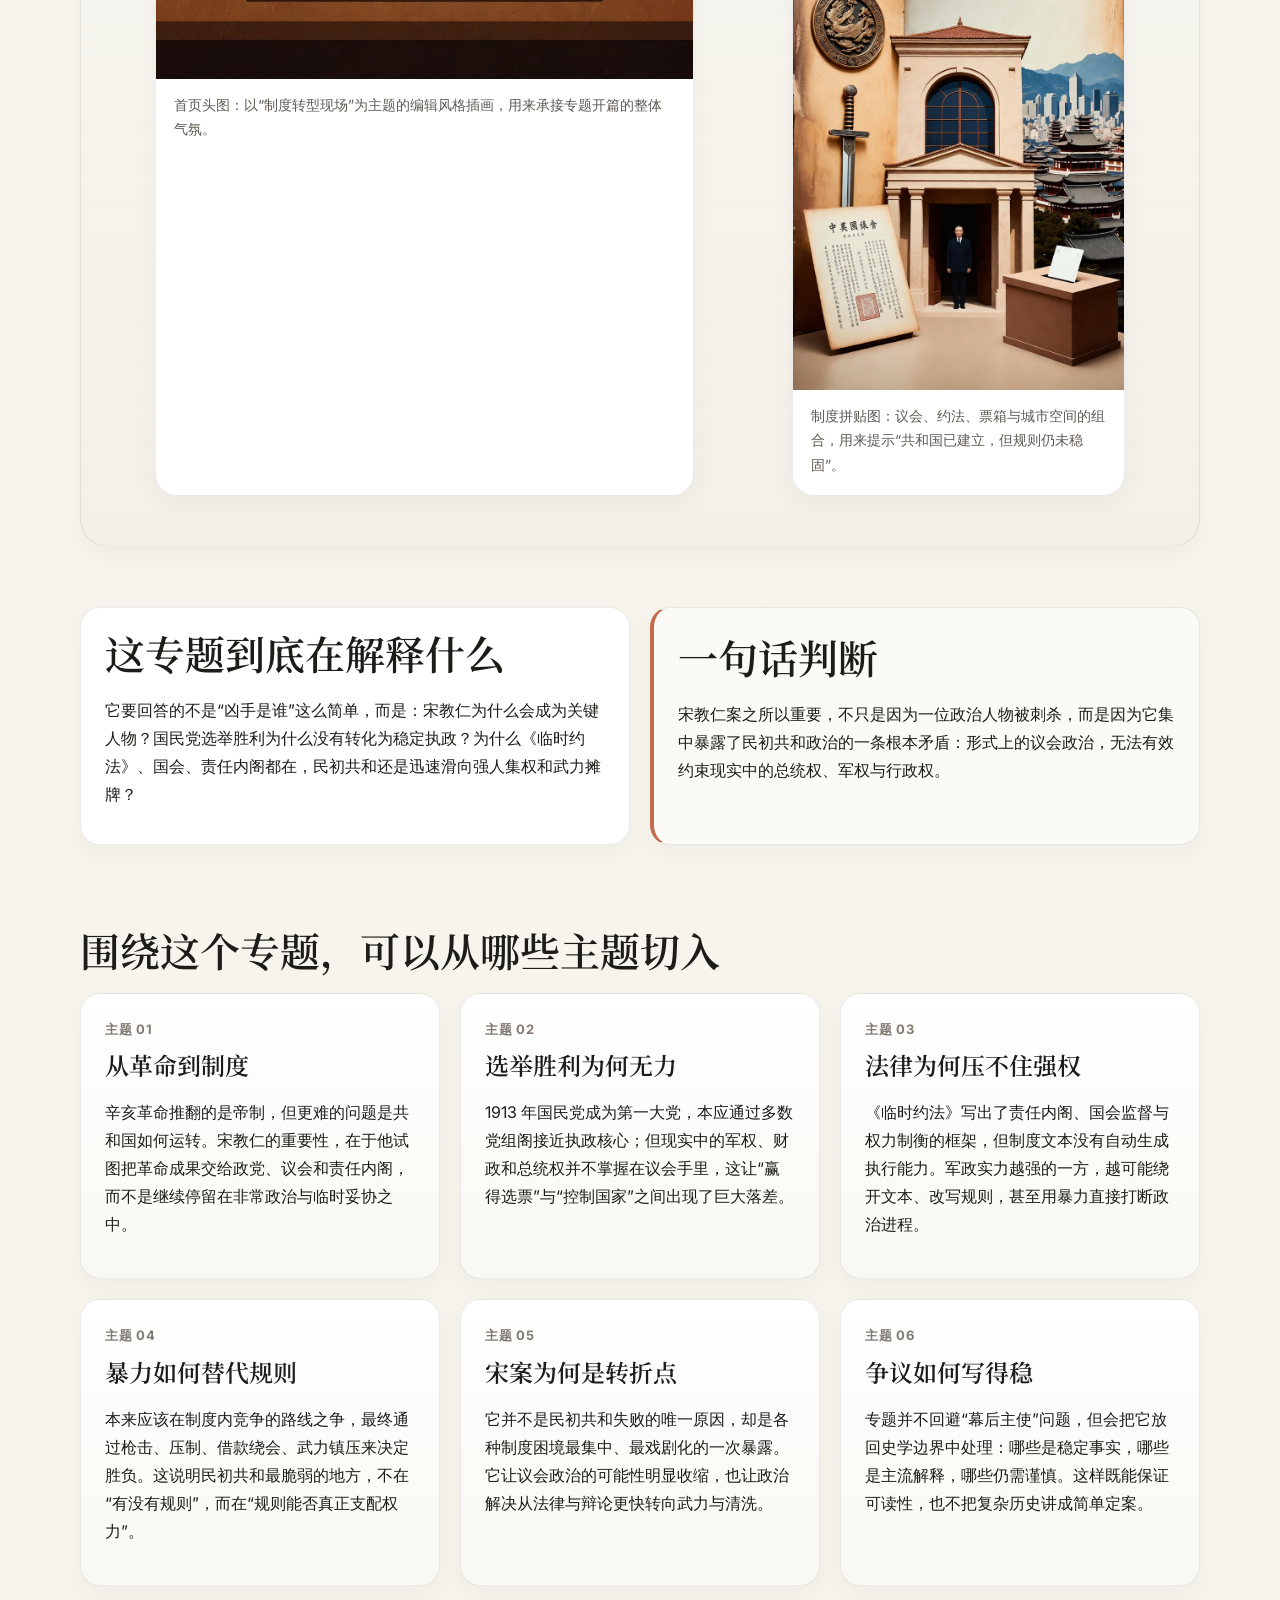
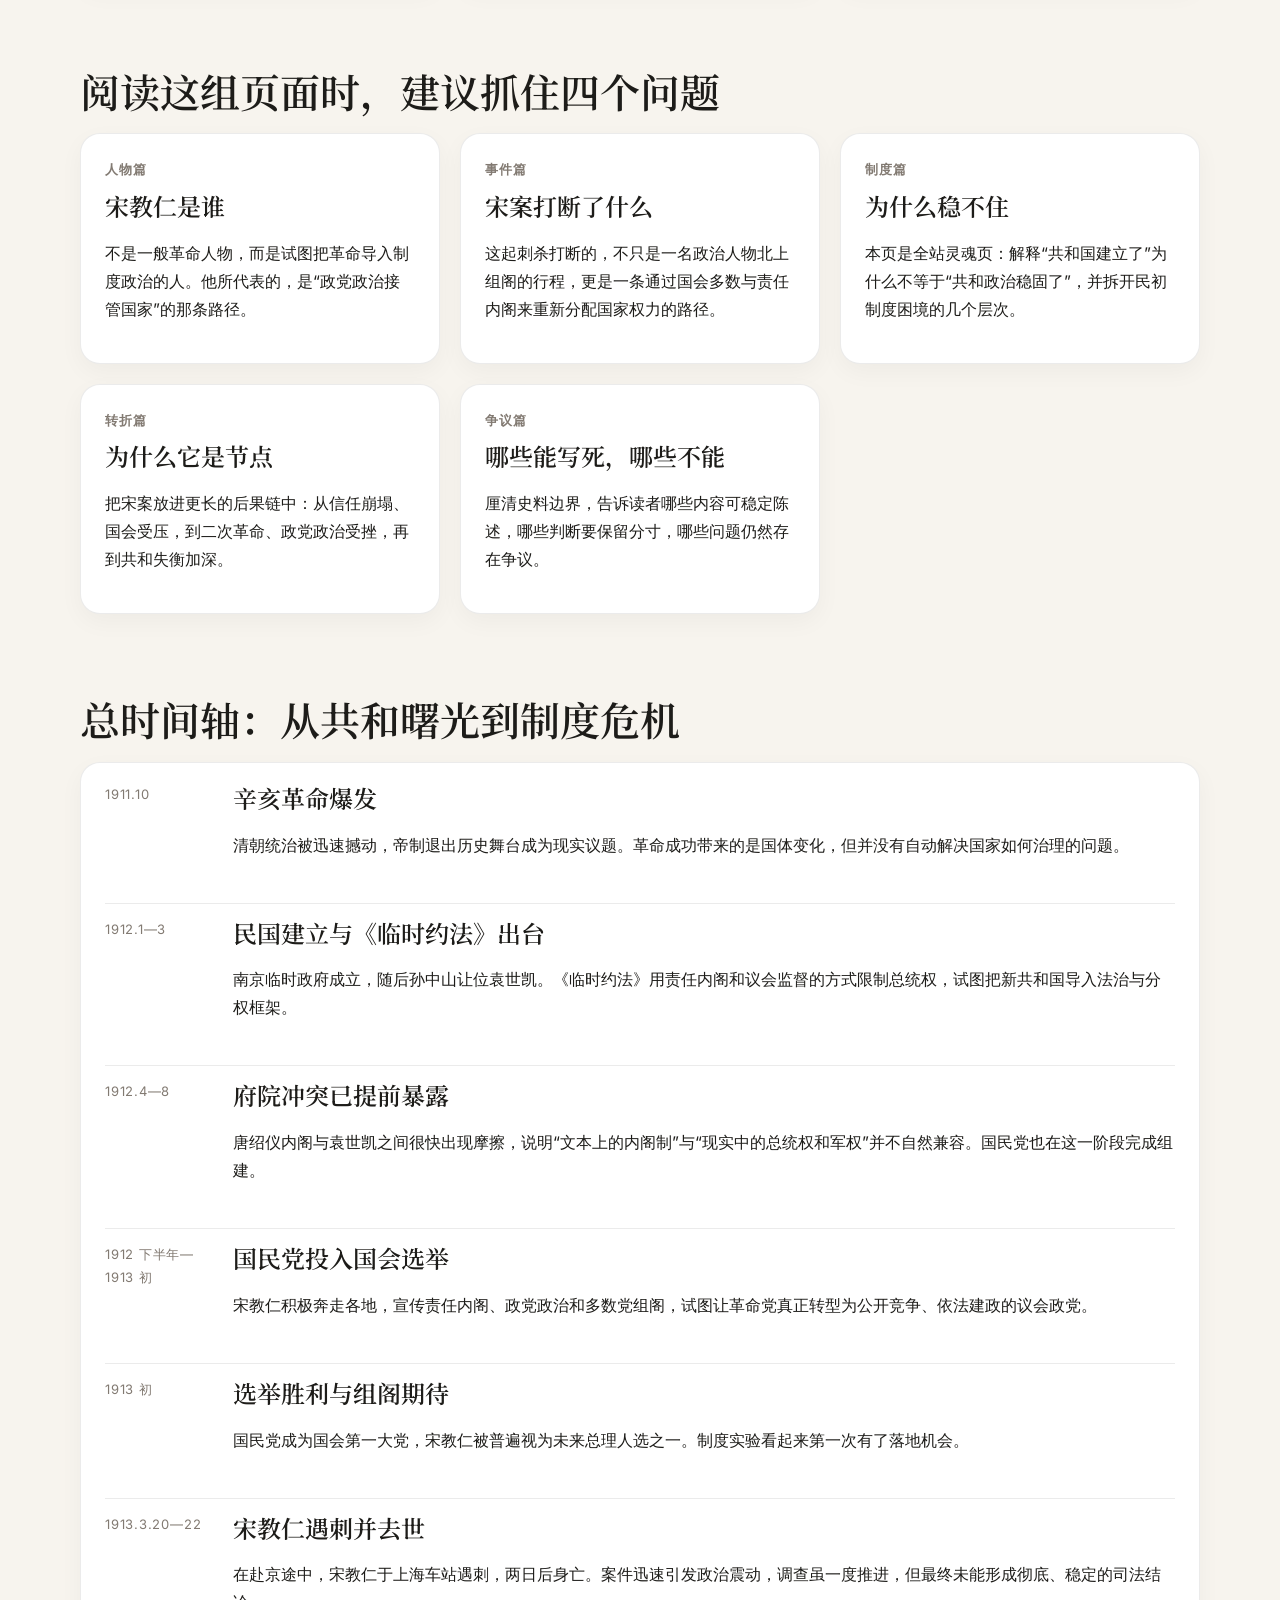
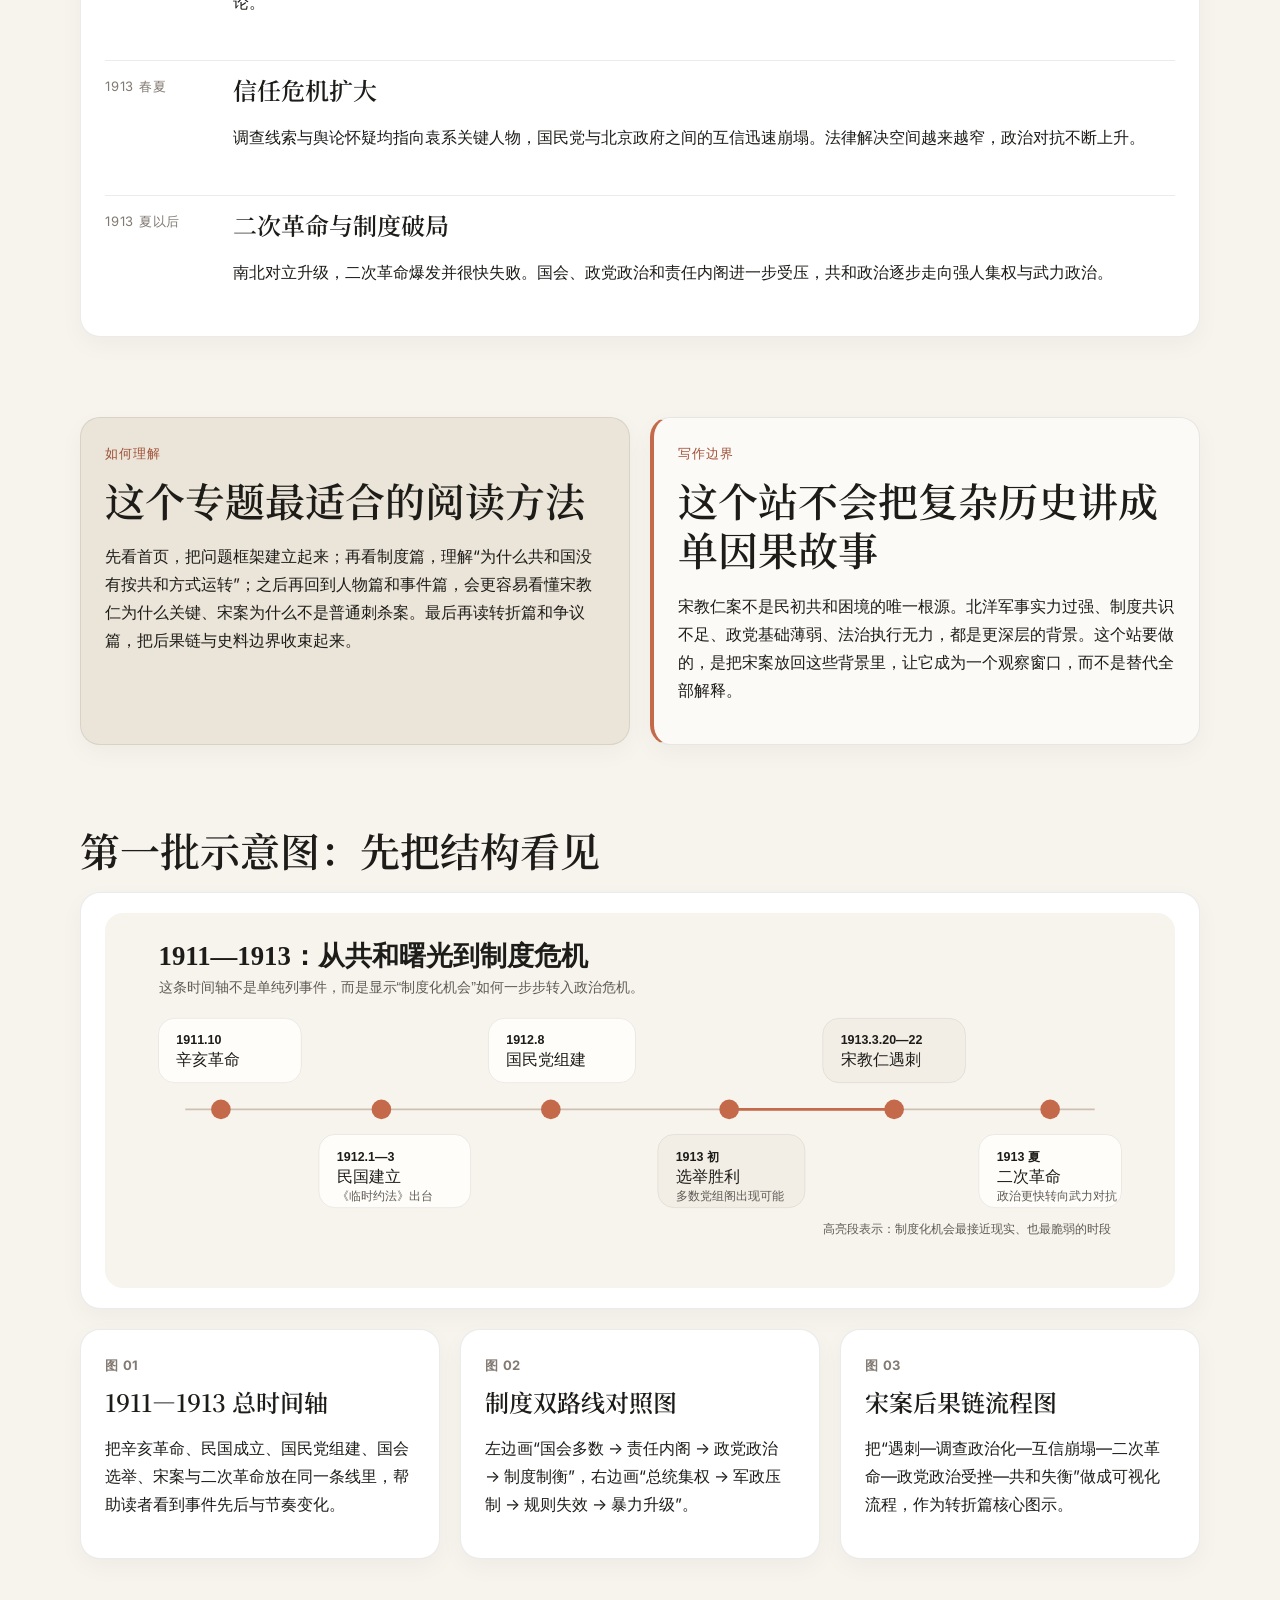
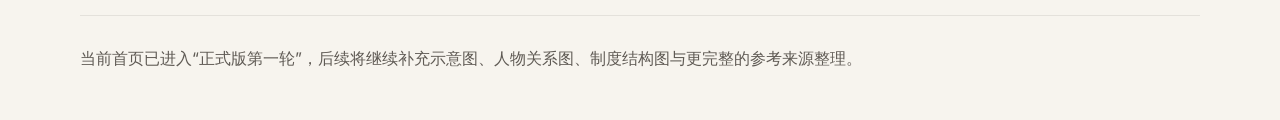
==== commit fe32e68e: "feat: refine media captions and add sources page" ====
--- a/index.html
+++ b/index.html
@@ -10,7 +10,7 @@
   <link rel="stylesheet" href="assets/css/main.css" />
 </head>
 <body>
-  <header class="site-header"><div class="nav-wrap"><div class="brand">宋教仁案专题站</div><nav class="nav-links"><a data-nav href="index.html">首页</a><a data-nav href="pages/person.html">人物篇</a><a data-nav href="pages/case.html">事件篇</a><a data-nav href="pages/system.html">制度篇</a><a data-nav href="pages/turning-point.html">转折篇</a><a data-nav href="pages/debate.html">争议篇</a></nav></div></header>
+  <header class="site-header"><div class="nav-wrap"><div class="brand">宋教仁案专题站</div><nav class="nav-links"><a data-nav href="index.html">首页</a><a data-nav href="pages/person.html">人物篇</a><a data-nav href="pages/case.html">事件篇</a><a data-nav href="pages/system.html">制度篇</a><a data-nav href="pages/turning-point.html">转折篇</a><a data-nav href="pages/debate.html">争议篇</a><a data-nav href="pages/sources.html">来源</a></nav></div></header>
 
   <section class="hero">
     <div class="hero-shell">
@@ -24,8 +24,8 @@
       </div>
       <div class="media-grid">
         <figure class="media-card animated-pulse animated-pan">
-          <img src="assets/media/hero-editorial-scene.jpg" alt="为专题站生成的民初制度转型主题头图：纸面文件、车票与议政空间的编辑风格插图" />
-          <figcaption class="caption">生成图：以“制度转型现场”为主题的首页头图，用来承接专题开篇的整体气氛。</figcaption>
+          <img src="assets/media/hero-editorial-scene.jpg" alt="民初制度转型主题头图：纸面文件、车票与议政空间的编辑风格插图" />
+          <figcaption class="caption">首页头图：以“制度转型现场”为主题的编辑风格插画，用来承接专题开篇的整体气氛。</figcaption>
         </figure>
         <div class="media-stack">
           <figure class="media-card animated-float">
@@ -33,8 +33,8 @@
             <figcaption class="caption">历史图像：宋教仁肖像，来源于 Wikimedia Commons 公开资料。</figcaption>
           </figure>
           <figure class="media-card animated-float">
-            <img src="assets/media/republic-institutions-collage.jpg" alt="为专题站生成的民初议会、约法与制度元素拼贴插图" />
-            <figcaption class="caption">生成图：议会、约法、票箱与城市空间的拼贴，用来提示“共和国已建立，但规则仍未稳固”。</figcaption>
+            <img src="assets/media/republic-institutions-collage.jpg" alt="民初议会、约法与制度元素拼贴插图" />
+            <figcaption class="caption">制度拼贴图：议会、约法、票箱与城市空间的组合，用来提示“共和国已建立，但规则仍未稳固”。</figcaption>
           </figure>
         </div>
       </div>
